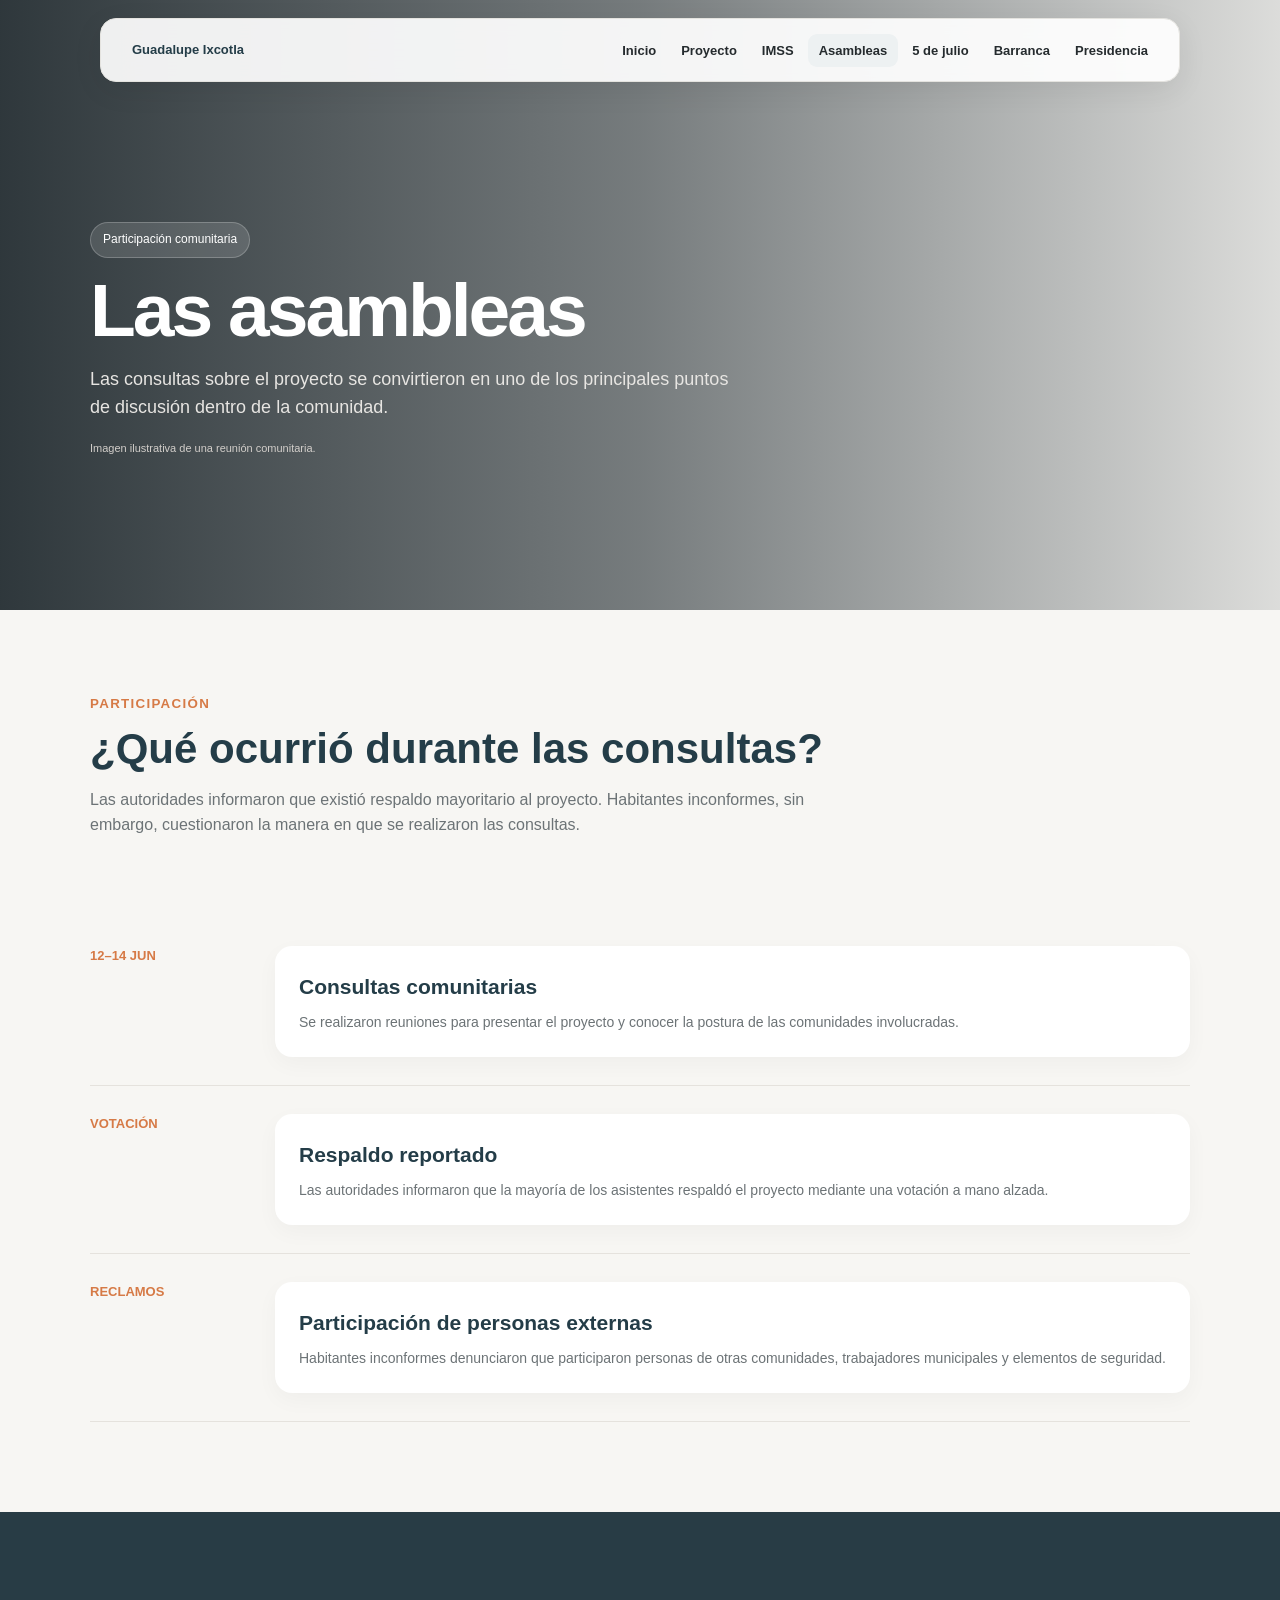
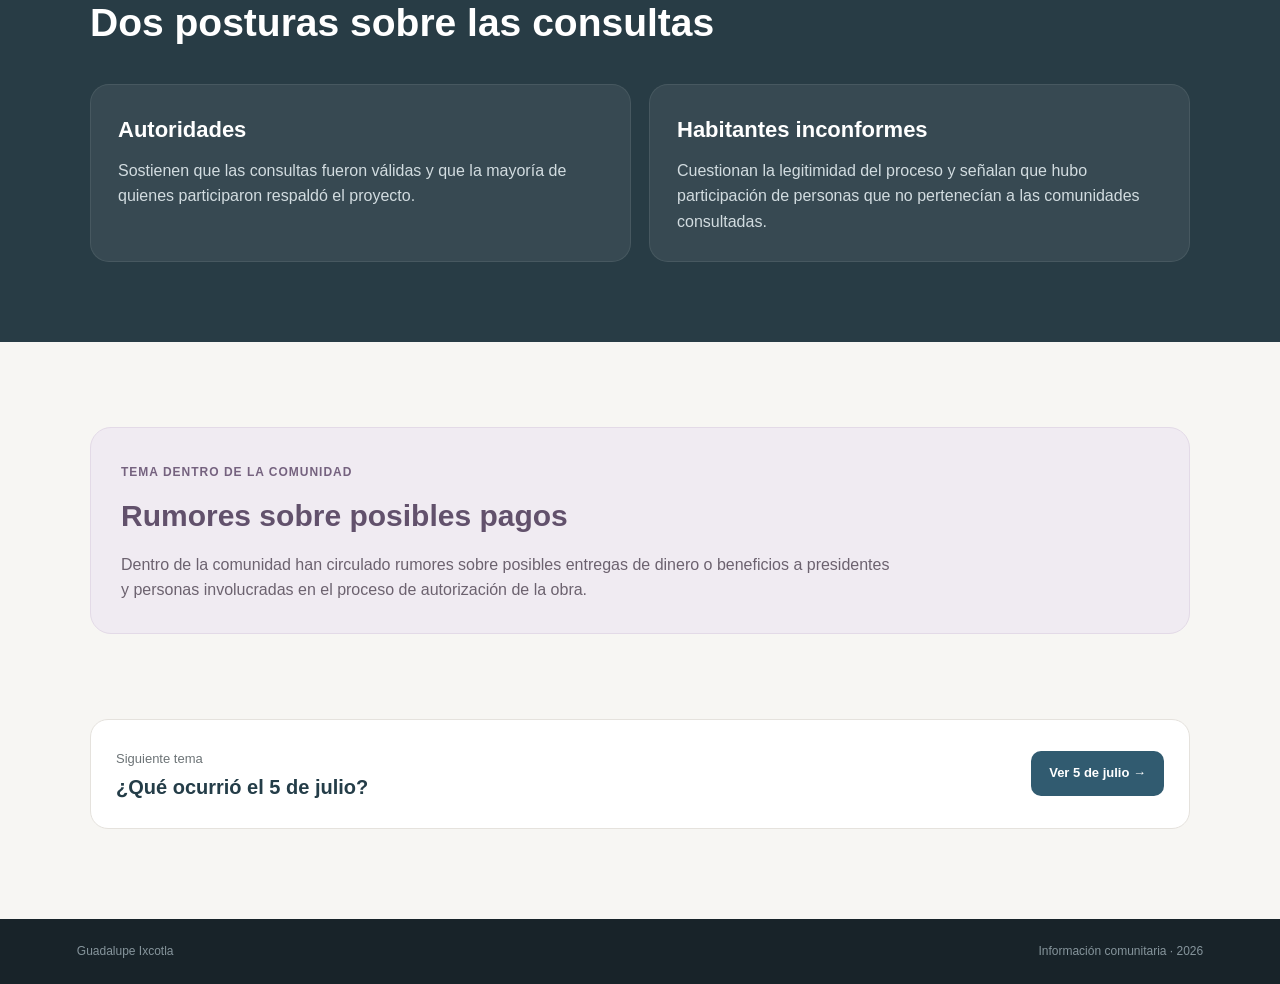
==== asambleas.html @ 00b956f0 "Sitio Guadalupe Ixcotla" ====
<!DOCTYPE html>
<html lang="es">
<head>
<meta charset="UTF-8">
<meta name="viewport" content="width=device-width, initial-scale=1.0">

<title>Asambleas | Guadalupe Ixcotla</title>

<style>

:root{
    --fondo:#f7f6f3;
    --blanco:#fff;
    --texto:#252b2e;
    --gris:#6c7376;
    --azul:#315b70;
    --oscuro:#243d48;
    --naranja:#d67a46;
    --crema:#eee8e0;
    --morado:#75627f;
    --borde:#e5e2dd;
    --sombra:0 18px 45px rgba(40,45,48,.08);
}

*{
    margin:0;
    padding:0;
    box-sizing:border-box;
}

body{
    font-family:"Segoe UI",Arial,sans-serif;
    background:var(--fondo);
    color:var(--texto);
    line-height:1.6;
}

a{
    color:inherit;
    text-decoration:none;
}

.contenedor{
    width:min(1100px,88%);
    margin:auto;
}

nav{
    position:fixed;
    top:18px;
    left:50%;
    transform:translateX(-50%);

    width:min(1080px,92%);
    height:64px;

    display:flex;
    align-items:center;
    justify-content:space-between;

    padding:0 20px;

    background:rgba(255,255,255,.92);
    backdrop-filter:blur(15px);

    border:1px solid #e4e3df;
    border-radius:16px;

    box-shadow:0 8px 30px rgba(0,0,0,.07);

    z-index:1000;
}

.logo{
    color:var(--oscuro);
    font-weight:800;
}

nav ul{
    display:flex;
    list-style:none;
    gap:3px;
}

nav a{
    padding:9px 11px;

    border-radius:9px;

    font-size:13px;
    font-weight:600;
}

nav li a:hover,
nav li a.activo{
    background:#edf1f2;
}

.menu-toggle{
    display:none;
    align-items:center;
    justify-content:center;

    width:38px;
    height:38px;

    background:#edf1f2;
    color:var(--oscuro);

    border:none;
    border-radius:9px;

    font-size:18px;
    cursor:pointer;
}

.hero{
    min-height:610px;

    display:flex;
    align-items:flex-end;

    padding:145px 0 75px;

    color:white;

    background:
    linear-gradient(
        90deg,
        rgba(25,35,40,.90),
        rgba(25,35,40,.58),
        rgba(25,35,40,.12)
    ),
    url("https://blogger.googleusercontent.com/img/b/R29vZ2xl/AVvXsEic02oXKH-eKWMu1JobVivUTLK8fPZsnc1qkAlo9bVVes-fsgnHHnk4iTtQNhr6221gdXYPPyzs9mBr_9fbQ5Va92ZcoDxzc7xr3e5XKmQ7c03KU3CkPzIjBZ9R0HWsCR20UGHTru8GU0BG2hsOmHkm3UxkCUjhE1MoSmaiucUN0USjl1EA2HACc28Fqd6y/w640-h384/3e3e1cce-a897-4f53-a5f8-d48772c3540d.jpeg")
    center/cover no-repeat;
}

.hero-contenido{
    max-width:650px;
}

.hero span{
    display:inline-block;

    margin-bottom:15px;

    padding:7px 12px;   

    border-radius:30px;

    background:rgba(255,255,255,.13);
    border:1px solid rgba(255,255,255,.22);

    font-size:12px;
}

.hero h1{
    margin-bottom:17px;

    font-size:clamp(50px,7vw,75px);
    line-height:1;

    letter-spacing:-3px;
}

.hero p{
    color:#e7e5e2;

    font-size:18px;
}

.hero .aviso{
    margin-top:18px;

    font-size:11px;
    color:#d2ceca;
}

.intro{
    padding:80px 0 45px;
}

.intro small{
    color:var(--naranja);

    font-weight:800;
    text-transform:uppercase;
    letter-spacing:1.3px;
}

.intro h2{
    max-width:750px;

    margin:10px 0 15px;

    color:var(--oscuro);

    font-size:42px;
    line-height:1.1;
}

.intro p{
    max-width:720px;

    color:var(--gris);
}

.linea{
    padding:35px 0 90px;
}

.evento{
    display:grid;
    grid-template-columns:160px 1fr;
    gap:25px;

    padding:28px 0;

    border-bottom:1px solid var(--borde);
}

.fecha{
    color:var(--naranja);

    font-size:13px;
    font-weight:800;
}

.evento-contenido{
    padding:24px;

    background:white;

    border-radius:17px;

    box-shadow:0 7px 22px rgba(0,0,0,.035);
}

.evento-contenido h3{
    margin-bottom:7px;

    color:var(--oscuro);

    font-size:21px;
}

.evento-contenido p{
    color:var(--gris);
    font-size:14px;
}

.dos-versiones{
    padding:80px 0;

    background:#283c45;
    color:white;
}

.dos-versiones h2{
    margin-bottom:30px;

    font-size:39px;
}

.versiones{
    display:grid;
    grid-template-columns:1fr 1fr;
    gap:18px;
}

.version{
    padding:27px;

    background:rgba(255,255,255,.07);

    border:1px solid rgba(255,255,255,.08);
    border-radius:19px;
}

.version h3{
    margin-bottom:10px;

    font-size:22px;
}

.version p{
    color:#d2dce0;
}

.rumor{
    padding:85px 0;
}

.rumor-box{
    padding:30px;

    background:#f0ebf2;

    border:1px solid #e3dae7;
    border-radius:21px;
}

.rumor-box span{
    color:var(--morado);

    font-size:12px;
    font-weight:800;

    text-transform:uppercase;
    letter-spacing:1px;
}

.rumor-box h2{
    margin:8px 0 12px;

    color:#62516c;

    font-size:30px;
}

.rumor-box p{
    max-width:780px;

    color:#6c626f;
}

.siguiente{
    padding:0 0 90px;
}

.siguiente-box{
    display:flex;
    align-items:center;
    justify-content:space-between;

    gap:20px;

    padding:25px;

    background:white;

    border:1px solid var(--borde);
    border-radius:18px;
}

.siguiente-box span{
    color:var(--gris);

    font-size:13px;
}

.siguiente-box strong{
    display:block;

    color:var(--oscuro);

    font-size:20px;
}

.btn{
    padding:12px 18px;

    background:var(--azul);
    color:white;

    border-radius:10px;

    font-size:13px;
    font-weight:700;
}

footer{
    display:flex;
    justify-content:space-between;

    padding:23px 6%;

    background:#182329;
    color:#86959c;

    font-size:12px;
}

.reveal{
    opacity:0;
    transform:translateY(25px);

    transition:.7s;
}

.reveal.visible{
    opacity:1;
    transform:none;
}

@media(max-width:800px){

    .menu-toggle{
        display:flex;
    }

    nav ul{
        position:absolute;
        top:calc(100% + 10px);
        left:0;
        right:0;

        flex-direction:column;
        align-items:stretch;
        gap:4px;

        padding:12px;

        background:rgba(255,255,255,.97);
        backdrop-filter:blur(14px);

        border:1px solid rgba(225,228,230,.9);
        border-radius:16px;

        box-shadow:0 8px 30px rgba(0,0,0,.1);

        display:none;
    }

    nav ul.abierto{
        display:flex;
    }

    nav a{
        padding:12px 14px;
        display:block;
    }

    .evento{
        grid-template-columns:1fr;
        gap:8px;
    }

    .versiones{
        grid-template-columns:1fr;
    }

    .siguiente-box{
        flex-direction:column;
        align-items:flex-start;
    }

}

</style>
</head>

<body>


<nav>

<a href="index.html" class="logo">
Guadalupe Ixcotla
</a>

<ul>
<li><a href="index.html">Inicio</a></li>
<li><a href="proyecto.html">Proyecto</a></li>
<li><a href="imss.html">IMSS</a></li>
<li><a class="activo" href="asambleas.html">Asambleas</a></li>
<li><a href="julio.html">5 de julio</a></li>
<li><a href="barranca.html">Barranca</a></li>
<li><a href="presidencia.html">Presidencia</a></li>
</ul>

<button class="menu-toggle" id="menuToggle" aria-label="Abrir menú">
☰
</button>

</nav>


<header class="hero">

<div class="contenedor">

<div class="hero-contenido">

<span>
Participación comunitaria
</span>

<h1>
Las asambleas
</h1>

<p>
Las consultas sobre el proyecto
se convirtieron en uno de los principales
puntos de discusión dentro de la comunidad.
</p>

<p class="aviso">
Imagen ilustrativa de una reunión comunitaria.
</p>

</div>

</div>

</header>


<section class="intro">

<div class="contenedor reveal">

<small>
Participación
</small>

<h2>
¿Qué ocurrió durante las consultas?
</h2>

<p>
Las autoridades informaron que existió respaldo
mayoritario al proyecto. Habitantes inconformes,
sin embargo, cuestionaron la manera
en que se realizaron las consultas.
</p>

</div>

</section>


<section class="linea">

<div class="contenedor">


<div class="evento reveal">

<div class="fecha">
12–14 JUN
</div>

<div class="evento-contenido">

<h3>
Consultas comunitarias
</h3>

<p>
Se realizaron reuniones para presentar
el proyecto y conocer la postura
de las comunidades involucradas.
</p>

</div>

</div>


<div class="evento reveal">

<div class="fecha">
VOTACIÓN
</div>

<div class="evento-contenido">

<h3>
Respaldo reportado
</h3>

<p>
Las autoridades informaron
que la mayoría de los asistentes
respaldó el proyecto mediante
una votación a mano alzada.
</p>

</div>

</div>


<div class="evento reveal">

<div class="fecha">
RECLAMOS
</div>

<div class="evento-contenido">

<h3>
Participación de personas externas
</h3>

<p>
Habitantes inconformes denunciaron
que participaron personas de otras comunidades,
trabajadores municipales
y elementos de seguridad.
</p>

</div>

</div>


</div>

</section>


<section class="dos-versiones">

<div class="contenedor">

<h2 class="reveal">
Dos posturas sobre las consultas
</h2>


<div class="versiones">

<div class="version reveal">

<h3>
Autoridades
</h3>

<p>
Sostienen que las consultas fueron válidas
y que la mayoría de quienes participaron
respaldó el proyecto.
</p>

</div>


<div class="version reveal">

<h3>
Habitantes inconformes
</h3>

<p>
Cuestionan la legitimidad del proceso
y señalan que hubo participación
de personas que no pertenecían
a las comunidades consultadas.
</p>

</div>

</div>

</div>

</section>


<section class="rumor">

<div class="contenedor">

<div class="rumor-box reveal">

<span>
Tema dentro de la comunidad
</span>

<h2>
Rumores sobre posibles pagos
</h2>

<p>
Dentro de la comunidad han circulado rumores
sobre posibles entregas de dinero o beneficios
a presidentes y personas involucradas
en el proceso de autorización de la obra.
</p>

</div>

</div>

</section>


<section class="siguiente">

<div class="contenedor">

<div class="siguiente-box">

<div>

<span>
Siguiente tema
</span>

<strong>
¿Qué ocurrió el 5 de julio?
</strong>

</div>

<a href="julio.html" class="btn">
Ver 5 de julio →
</a>

</div>

</div>

</section>


<footer>

<span>
Guadalupe Ixcotla
</span>

<span>
Información comunitaria · 2026
</span>

</footer>


<script>

const menuToggle =
document.getElementById("menuToggle");

const menuLista =
document.querySelector("nav ul");

menuToggle.addEventListener("click", () => {
menuLista.classList.toggle("abierto");
});

menuLista.querySelectorAll("a").forEach(enlace => {
enlace.addEventListener("click", () => {
menuLista.classList.remove("abierto");
});
});


const elementos =
document.querySelectorAll(".reveal");

const observer =
new IntersectionObserver(
(entries)=>{

entries.forEach(entry=>{

if(entry.isIntersecting){
entry.target.classList.add("visible");
}

});

},
{
threshold:.12
}
);

elementos.forEach(elemento=>{
observer.observe(elemento);
});

</script>

</body>
</html>
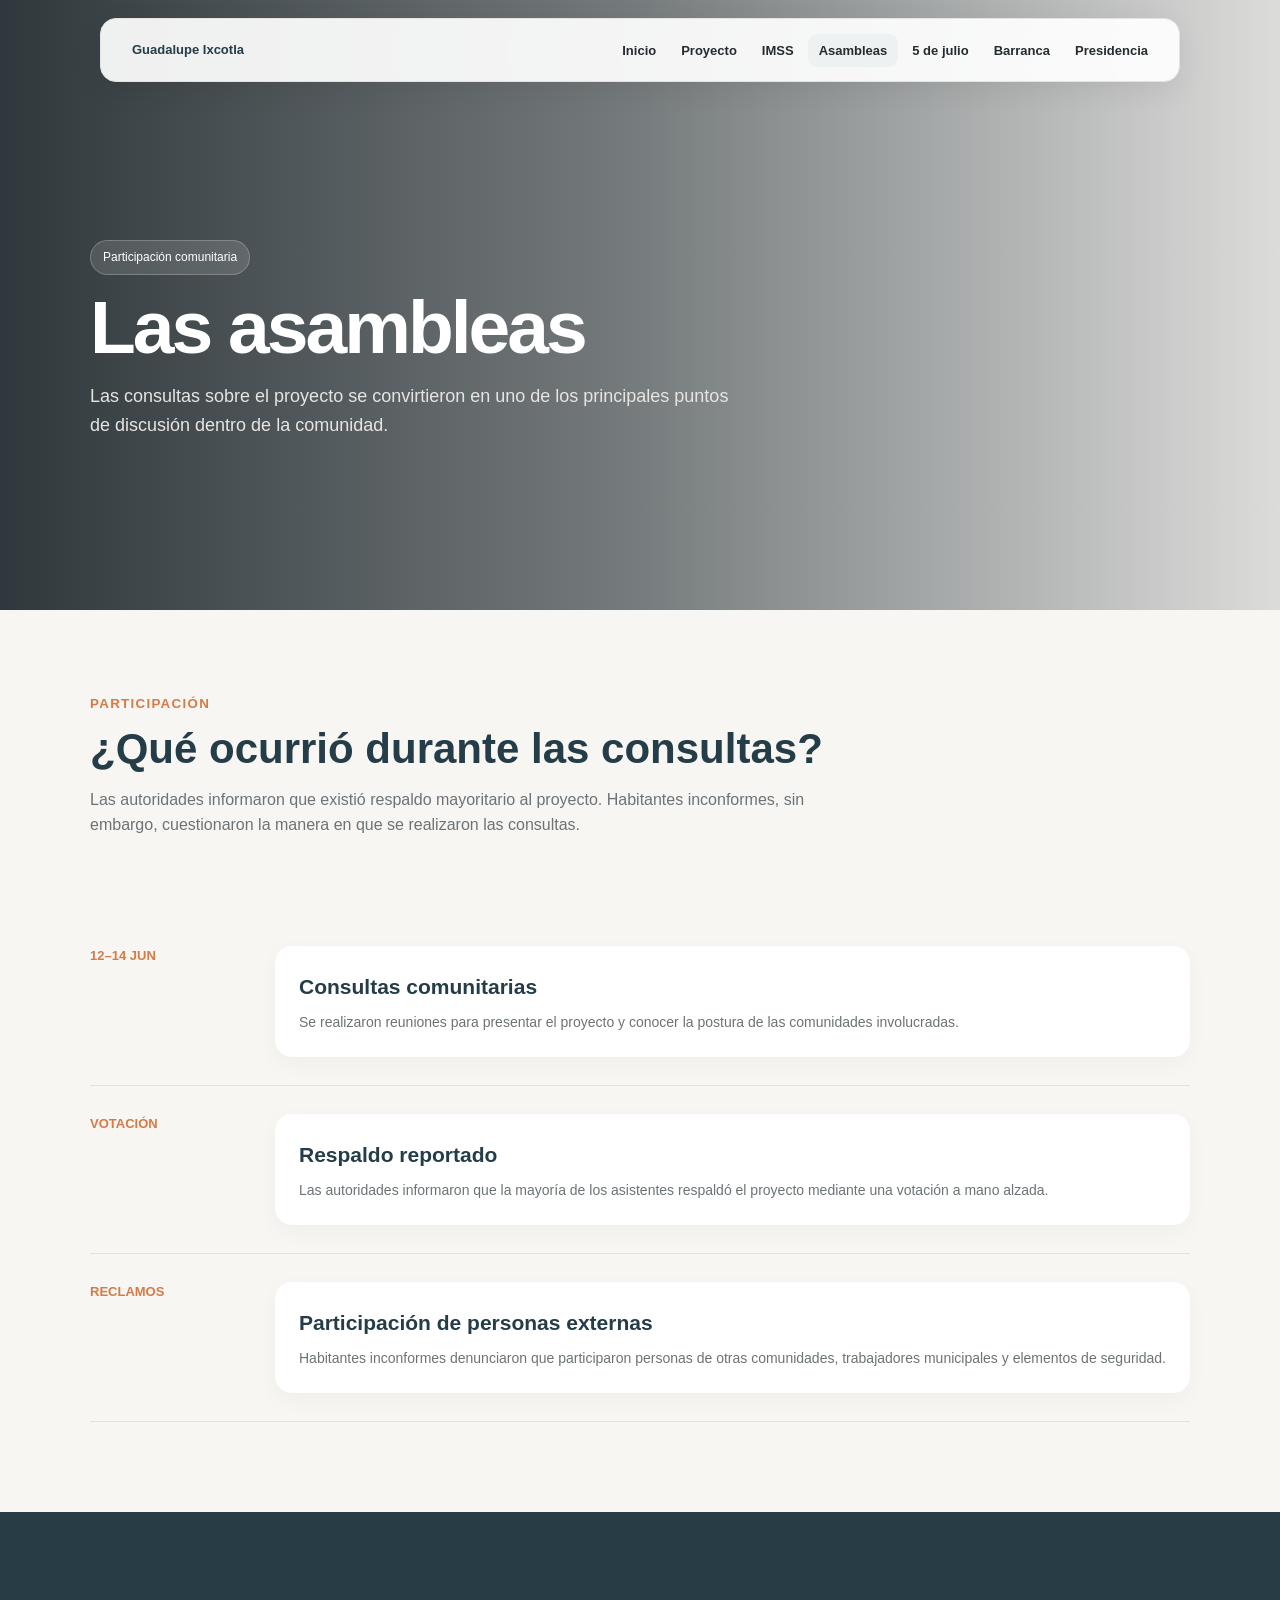
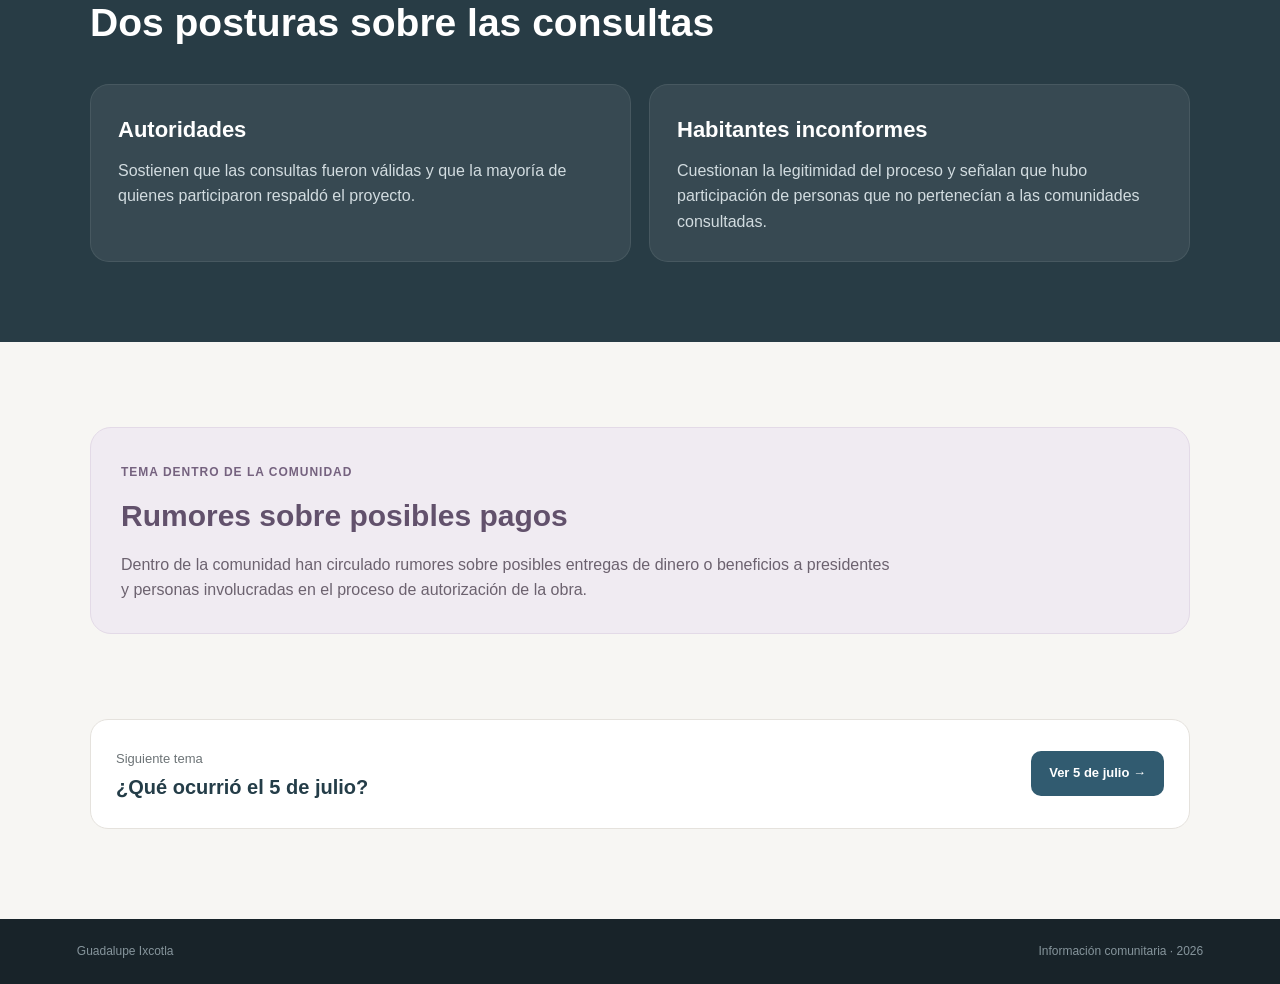
==== commit a1ade5bf: "Quitar textos de "imagen ilustrativa" en avisos Co-Authored-By: Claude Sonnet 5 <noreply@anthropic.c" ====
--- a/asambleas.html
+++ b/asambleas.html
@@ -496,10 +496,6 @@
 puntos de discusión dentro de la comunidad.
 </p>
 
-<p class="aviso">
-Imagen ilustrativa de una reunión comunitaria.
-</p>
-
 </div>
 
 </div>
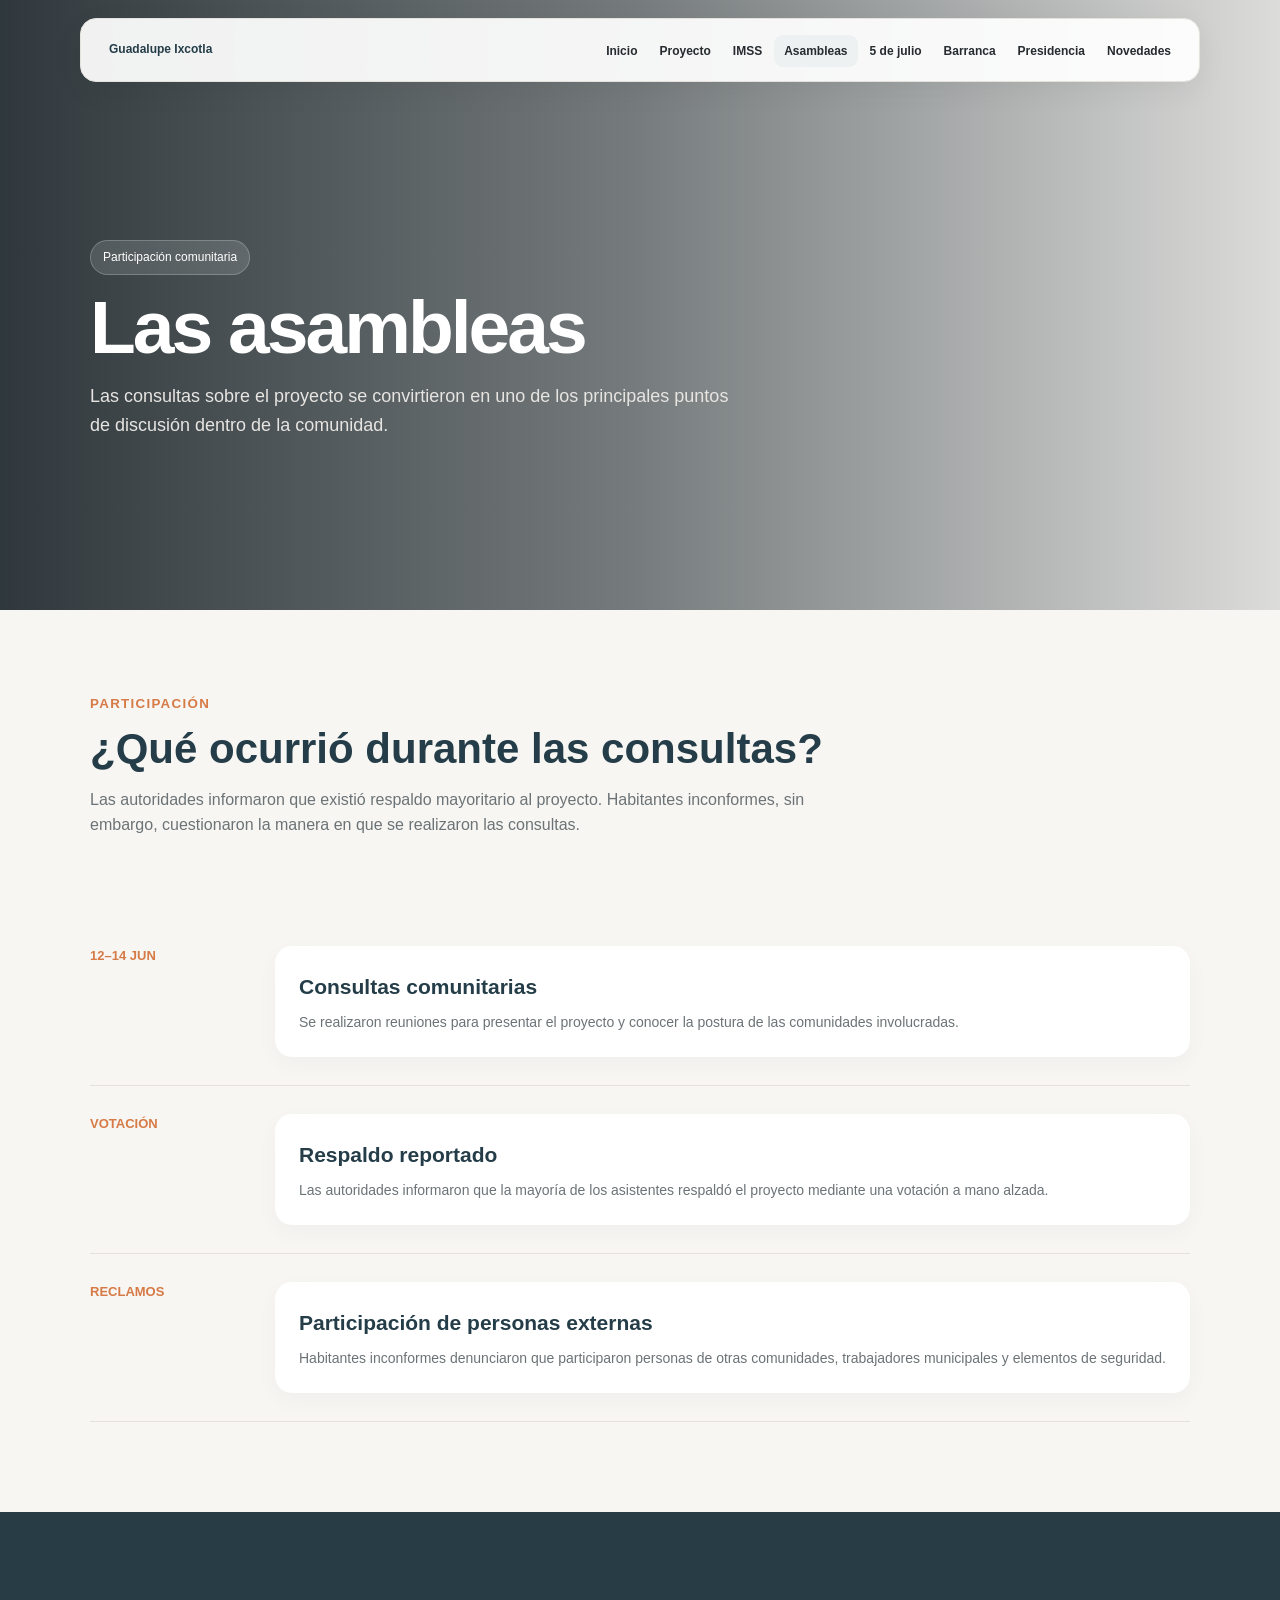
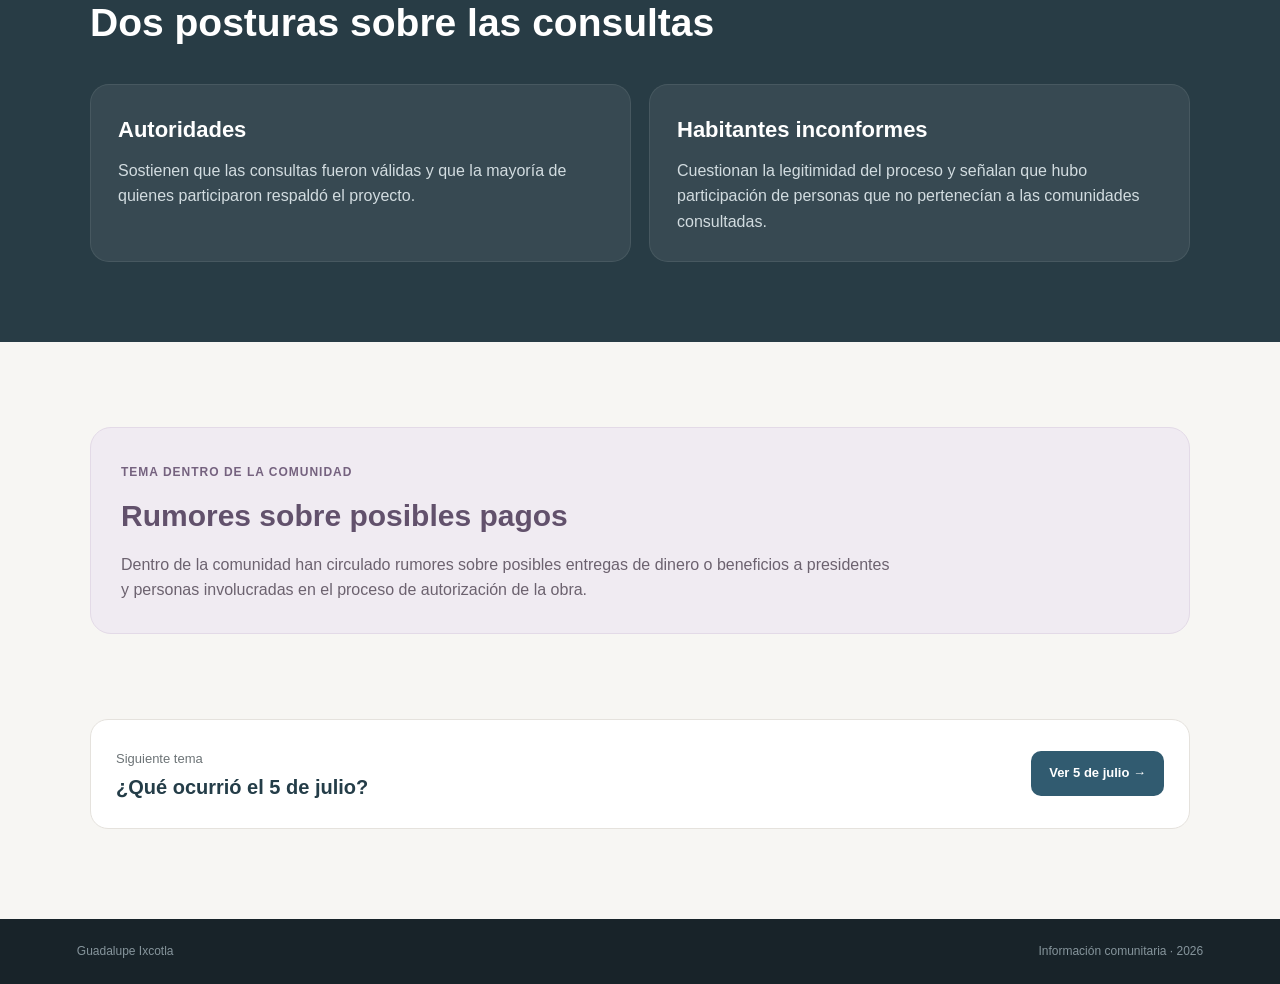
==== commit 2ab17b25: "Agregar página de novedades, fotos reales y actualizar contenido del sitio - Nueva página novedades." ====
--- a/asambleas.html
+++ b/asambleas.html
@@ -51,22 +51,22 @@
     left:50%;
     transform:translateX(-50%);
 
-    width:min(1080px,92%);
-    height:64px;
+    width:min(1120px,94%);
+    min-height:64px;
 
     display:flex;
     align-items:center;
     justify-content:space-between;
 
-    padding:0 20px;
-
-    background:rgba(255,255,255,.92);
+    padding:0 18px;
+
+    background:rgba(255,255,255,.93);
     backdrop-filter:blur(15px);
 
-    border:1px solid #e4e3df;
+    border:1px solid var(--borde);
     border-radius:16px;
 
-    box-shadow:0 8px 30px rgba(0,0,0,.07);
+    box-shadow:0 8px 30px rgba(0,0,0,.06);
 
     z-index:1000;
 }
@@ -74,21 +74,25 @@
 .logo{
     color:var(--oscuro);
     font-weight:800;
+    white-space:nowrap;
 }
 
 nav ul{
     display:flex;
+    align-items:center;
     list-style:none;
-    gap:3px;
+    gap:2px;
 }
 
 nav a{
-    padding:9px 11px;
+    padding:9px 10px;
 
     border-radius:9px;
 
-    font-size:13px;
+    font-size:12px;
     font-weight:600;
+
+    transition:.25s;
 }
 
 nav li a:hover,
@@ -393,7 +397,7 @@
     transform:none;
 }
 
-@media(max-width:800px){
+@media(max-width:950px){
 
     .menu-toggle{
         display:flex;
@@ -414,7 +418,7 @@
         background:rgba(255,255,255,.97);
         backdrop-filter:blur(14px);
 
-        border:1px solid rgba(225,228,230,.9);
+        border:1px solid var(--borde);
         border-radius:16px;
 
         box-shadow:0 8px 30px rgba(0,0,0,.1);
@@ -467,6 +471,7 @@
 <li><a href="julio.html">5 de julio</a></li>
 <li><a href="barranca.html">Barranca</a></li>
 <li><a href="presidencia.html">Presidencia</a></li>
+<li><a href="novedades.html">Novedades</a></li>
 </ul>
 
 <button class="menu-toggle" id="menuToggle" aria-label="Abrir menú">
